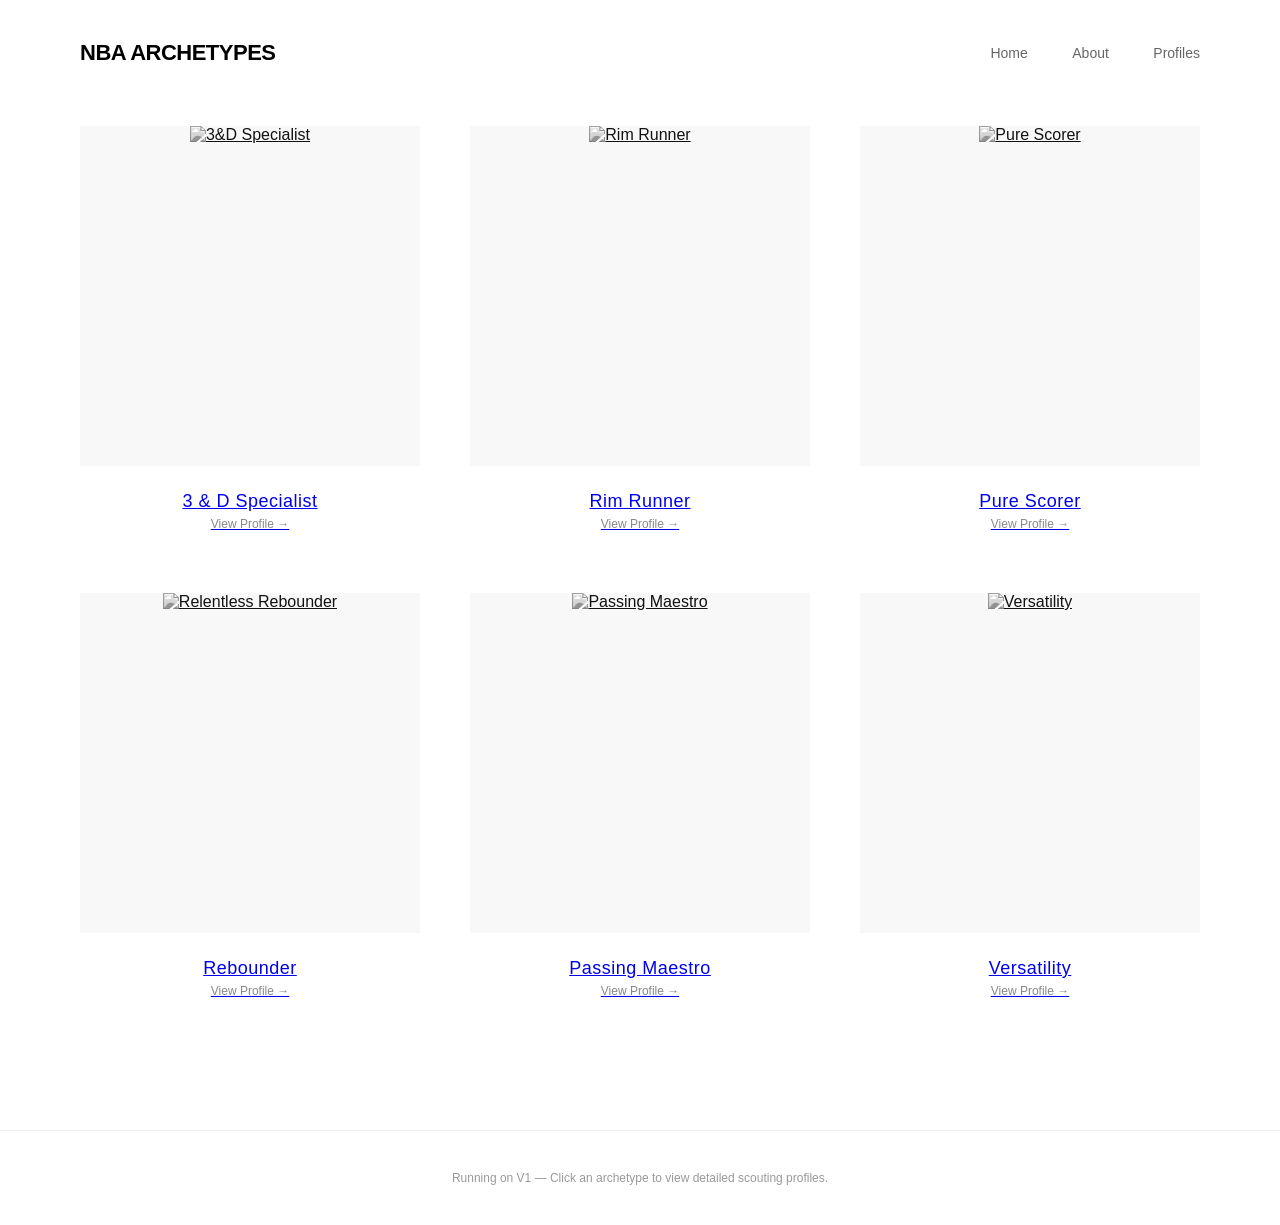
==== index.html @ 43cf218f "Add files via upload" ====
<!DOCTYPE html>
<html lang="en">
<head>
    <meta charset="UTF-8">
    <meta name="viewport" content="width=device-width, initial-scale=1.0">
    <title>NBA Archetypes | Home</title>
    <link rel="stylesheet" href="style.css">
</head>
<body>

    <header>
        <div class="brand-title">NBA Archetypes</div>
        <nav>
            <a href="index.html">Home</a>
            <a href="About.html">About</a>
            <a href="rankings.html">Profiles</a>
        </nav>
    </header>

    <main class="gallery-container">
        
        <a href="rankings.html#3andD" class="archetype-item">
            <div class="image-wrap">
                <img src="images/3&D.jpg" class="poster" alt="3&D Specialist">
            </div>
            <h2>3 & D Specialist</h2>
            <p style="font-size: 12px; color: #888; margin-top: 5px;">View Profile &rarr;</p>
        </a>

        <a href="rankings.html#rimRunner" class="archetype-item">
            <div class="image-wrap">
                <img src="images/rim_Runner.jpeg" class="poster" alt="Rim Runner">
            </div>
            <h2>Rim Runner</h2>
            <p style="font-size: 12px; color: #888; margin-top: 5px;">View Profile &rarr;</p>
        </a>

        <a href="rankings.html#scorer" class="archetype-item">
            <div class="image-wrap">
                <img src="images/Scorer.jpg" class="poster" alt="Pure Scorer">
            </div>
            <h2>Pure Scorer</h2>
            <p style="font-size: 12px; color: #888; margin-top: 5px;">View Profile &rarr;</p>
        </a>

        <a href="rankings.html#big" class="archetype-item">
            <div class="image-wrap">
                <img src="images/undersized.jpg" class="poster" alt="Relentless Rebounder">
            </div>
            <h2>Rebounder</h2>
            <p style="font-size: 12px; color: #888; margin-top: 5px;">View Profile &rarr;</p>
        </a>

        <a href="rankings.html#pg" class="archetype-item">
            <div class="image-wrap">
                <img src="images/pure.jpg" class="poster" alt="Passing Maestro">
            </div>
            <h2>Passing Maestro</h2>
            <p style="font-size: 12px; color: #888; margin-top: 5px;">View Profile &rarr;</p>
        </a>

        <a href="rankings.html#pf" class="archetype-item">
            <div class="image-wrap">
                <img src="images/lebron.jpg" class="poster" alt="Versatility">
            </div>
            <h2>Versatility</h2>
            <p style="font-size: 12px; color: #888; margin-top: 5px;">View Profile &rarr;</p>
        </a>

    </main>

    <footer>
        Running on V1 — Click an archetype to view detailed scouting profiles.
    </footer>

</body>
</html>
---- style.css ----
/* General Layout */
body {
    margin: 0;
    font-family: 'Inter', -apple-system, BlinkMacSystemFont, sans-serif;
    background-color: #ffffff; /* Clean white background */
    color: #000000;
}

/* Header & Nav */
header {
    display: flex;
    justify-content: space-between;
    align-items: center;
    padding: 40px 80px;
}

.brand-title {
    font-weight: 700;
    font-size: 22px;
    letter-spacing: -0.5px;
    text-transform: uppercase;
}

nav a {
    text-decoration: none;
    color: #000;
    margin-left: 40px;
    font-size: 14px;
    font-weight: 500;
    opacity: 0.6;
    transition: opacity 0.3s;
}

nav a:hover {
    opacity: 1;
}

/* The Gallery Grid - 3 items across like your reference */
.gallery-container {
    display: grid;
    grid-template-columns: repeat(3, 1fr); 
    gap: 50px;
    padding: 20px 80px 120px 80px;
}

.archetype-item {
    text-align: center;
    cursor: pointer;
}

/* Image Box - Square aspect ratio */
.image-wrap {
    width: 100%;
    aspect-ratio: 1 / 1; 
    background-color: #f8f8f8;
    overflow: hidden;
    margin-bottom: 25px;
}

.poster {
    width: 100%;
    height: 100%;
    object-fit: cover;
    filter: grayscale(100%); /* B&W like professional galleries */
    transition: all 0.7s cubic-bezier(0.19, 1, 0.22, 1);
}

/* Hover Effect: Scale and Color */
.archetype-item:hover .poster {
    filter: grayscale(0%);
    transform: scale(1.08);
}

.archetype-item h2 {
    font-size: 18px;
    font-weight: 500;
    letter-spacing: 0.5px;
    margin: 0;
}

/* Table styling for the Rankings Page */
table {
    width: 90%;
    margin: 50px auto;
    border-collapse: collapse;
    background-color: #ffffff; /* Match the white theme */
    color: #ffffff; 
}

/* Definitions Section Layout */
.content-section {
    max-width: 900px;
    margin: 60px auto;
    padding: 0 40px;
    text-align: left; /* Alignment like your reference */
}

.definition-block {
    background-color: #f9f9f9; /* Simple light gray instead of glow */
    border-radius: 12px;
    padding: 40px;
    margin-bottom: 30px;
    border: 1px solid #eee;
}

.definition-block h2 {
    font-size: 24px;
    margin-top: 0;
    color: #ce1141; /* NBA Red for emphasis */
    text-transform: uppercase;
    letter-spacing: 1px;
}

.definition-block p {
    font-size: 16px;
    line-height: 1.6;
    color: #333;
}

/* Profile Card Styling */
.profile-card {
    background: #ffffff;
    border: 1px solid #eee;
    border-radius: 12px;
    padding: 30px;
    margin-bottom: 40px;
    box-shadow: 0 4px 12px rgba(0,0,0,0.05);
    scroll-margin-top: 100px; /* Ensures the page scrolls to the right spot */
}

.profile-header {
    display: flex;
    align-items: center;
    gap: 20px;
    margin-bottom: 25px;
    border-bottom: 1px solid #f0f0f0;
    padding-bottom: 20px;
}

.mini-photo {
    width: 80px;
    height: 80px;
    border-radius: 50%; /* Circular mini profile pic */
    object-fit: cover;
}

.tag {
    background: #ce1141;
    color: white;
    padding: 4px 12px;
    border-radius: 20px;
    font-size: 12px;
    display: inline-block;
    margin-top: 5px;
}

.stats-grid {
    display: grid;
    grid-template-columns: repeat(4, 1fr);
    text-align: center;
    gap: 10px;
}

.stat-item {
    padding: 10px;
    background: #fcfcfc;
    border: 1px solid #f0f0f0;
    border-radius: 8px;
}

.stat-item strong {
    font-size: 11px;
    color: #888;
    text-transform: uppercase;
}

/* Footer - Keeping your V1 requirement */
footer {
    padding: 40px;
    border-top: 1px solid #f0f0f0;
    text-align: center;
    font-size: 12px;
    color: #999;
}
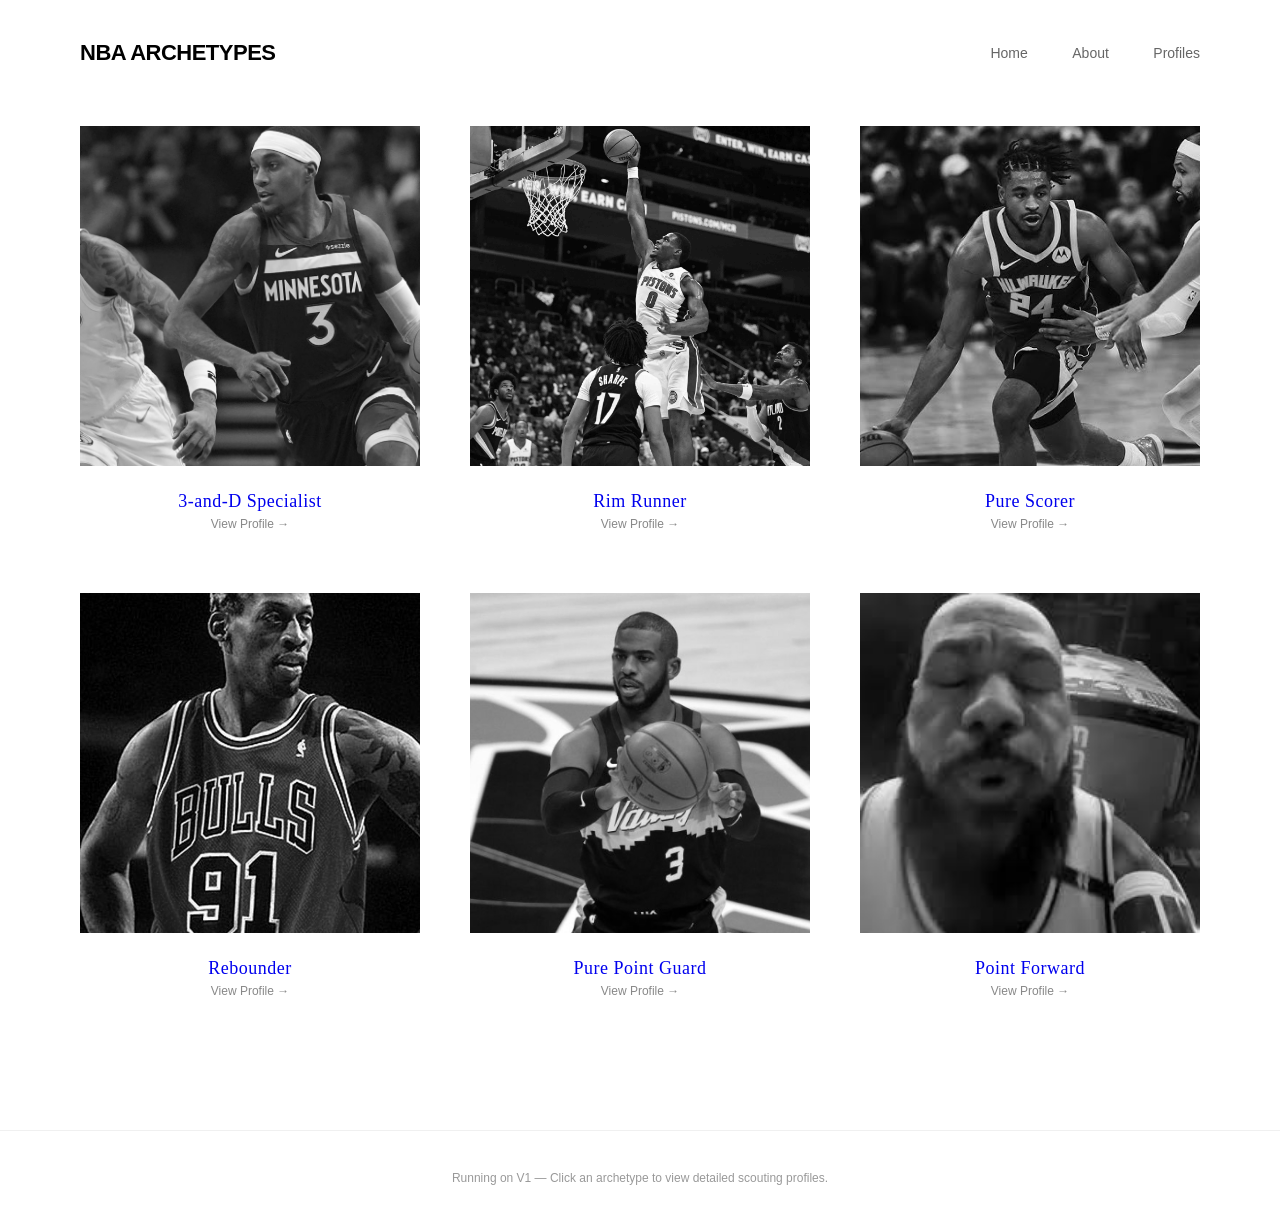
==== commit af8fc7e2: "Re-organized images and edited font and content" ====
--- a/index.html
+++ b/index.html
@@ -23,7 +23,7 @@
             <div class="image-wrap">
                 <img src="images/3&D.jpg" class="poster" alt="3&D Specialist">
             </div>
-            <h2>3 & D Specialist</h2>
+            <h2>3-and-D Specialist</h2>
             <p style="font-size: 12px; color: #888; margin-top: 5px;">View Profile &rarr;</p>
         </a>
 
@@ -55,7 +55,7 @@
             <div class="image-wrap">
                 <img src="images/pure.jpg" class="poster" alt="Passing Maestro">
             </div>
-            <h2>Passing Maestro</h2>
+            <h2>Pure Point Guard</h2>
             <p style="font-size: 12px; color: #888; margin-top: 5px;">View Profile &rarr;</p>
         </a>
 
@@ -63,7 +63,7 @@
             <div class="image-wrap">
                 <img src="images/lebron.jpg" class="poster" alt="Versatility">
             </div>
-            <h2>Versatility</h2>
+            <h2>Point Forward</h2>
             <p style="font-size: 12px; color: #888; margin-top: 5px;">View Profile &rarr;</p>
         </a>
 
--- a/style.css
+++ b/style.css
@@ -1,12 +1,12 @@
 /* General Layout */
 body {
     margin: 0;
-    font-family: 'Inter', -apple-system, BlinkMacSystemFont, sans-serif;
-    background-color: #ffffff; /* Clean white background */
+    font-family: 'Inter', sans-serif;
+    background-color: #ffffff;
     color: #000000;
 }
 
-/* Header & Nav */
+
 header {
     display: flex;
     justify-content: space-between;
@@ -35,7 +35,7 @@
     opacity: 1;
 }
 
-/* The Gallery Grid - 3 items across like your reference */
+
 .gallery-container {
     display: grid;
     grid-template-columns: repeat(3, 1fr); 
@@ -43,12 +43,21 @@
     padding: 20px 80px 120px 80px;
 }
 
+.gallery-container a{
+    text-decoration: none;
+}
+
+.gallery-container h2{
+    text-decoration: none;
+    font-family: "Century Gothic";
+}
+
 .archetype-item {
     text-align: center;
     cursor: pointer;
 }
 
-/* Image Box - Square aspect ratio */
+
 .image-wrap {
     width: 100%;
     aspect-ratio: 1 / 1; 
@@ -61,11 +70,11 @@
     width: 100%;
     height: 100%;
     object-fit: cover;
-    filter: grayscale(100%); /* B&W like professional galleries */
+    filter: grayscale(100%);
     transition: all 0.7s cubic-bezier(0.19, 1, 0.22, 1);
 }
 
-/* Hover Effect: Scale and Color */
+
 .archetype-item:hover .poster {
     filter: grayscale(0%);
     transform: scale(1.08);
@@ -78,25 +87,25 @@
     margin: 0;
 }
 
-/* Table styling for the Rankings Page */
+
 table {
     width: 90%;
     margin: 50px auto;
     border-collapse: collapse;
-    background-color: #ffffff; /* Match the white theme */
+    background-color: #ffffff;
     color: #ffffff; 
 }
 
-/* Definitions Section Layout */
+
 .content-section {
     max-width: 900px;
     margin: 60px auto;
     padding: 0 40px;
-    text-align: left; /* Alignment like your reference */
+    text-align: left;
 }
 
 .definition-block {
-    background-color: #f9f9f9; /* Simple light gray instead of glow */
+    background-color: #f9f9f9;
     border-radius: 12px;
     padding: 40px;
     margin-bottom: 30px;
@@ -106,7 +115,7 @@
 .definition-block h2 {
     font-size: 24px;
     margin-top: 0;
-    color: #ce1141; /* NBA Red for emphasis */
+    color: #ce1141;
     text-transform: uppercase;
     letter-spacing: 1px;
 }
@@ -117,7 +126,7 @@
     color: #333;
 }
 
-/* Profile Card Styling */
+
 .profile-card {
     background: #ffffff;
     border: 1px solid #eee;
@@ -125,7 +134,7 @@
     padding: 30px;
     margin-bottom: 40px;
     box-shadow: 0 4px 12px rgba(0,0,0,0.05);
-    scroll-margin-top: 100px; /* Ensures the page scrolls to the right spot */
+    scroll-margin-top: 100px;
 }
 
 .profile-header {
@@ -140,7 +149,7 @@
 .mini-photo {
     width: 80px;
     height: 80px;
-    border-radius: 50%; /* Circular mini profile pic */
+    
     object-fit: cover;
 }
 
@@ -174,7 +183,11 @@
     text-transform: uppercase;
 }
 
-/* Footer - Keeping your V1 requirement */
+.archetype-pic-label{
+    font-family: "Century Gothic";
+}
+
+
 footer {
     padding: 40px;
     border-top: 1px solid #f0f0f0;
